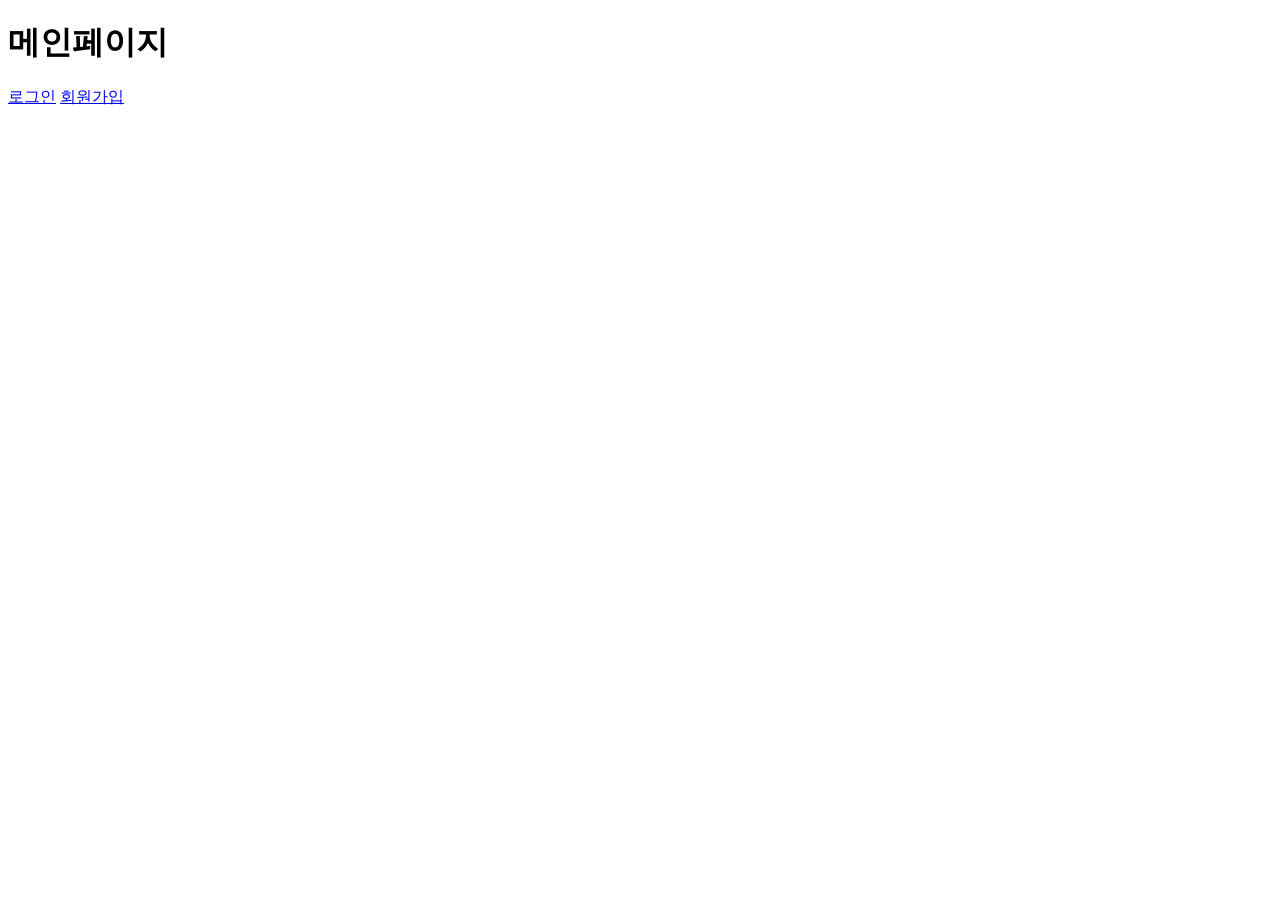
==== SpringCommunity/SpringCommunity/src/main/resources/templates/index.html @ a187ad22 "springboot" ====
<!DOCTYPE html>
<html lang="ko" xmlns:th="http://www.thymeleaf.org">
<head>
    <meta charset="UTF-8">
    <title>메인페이지</title>
</head>
<body>
    <h1>메인페이지</h1>
    <div>
        <a href="/login">로그인</a>
        <a href="/signup">회원가입</a>
    </div>
</body>
</html>
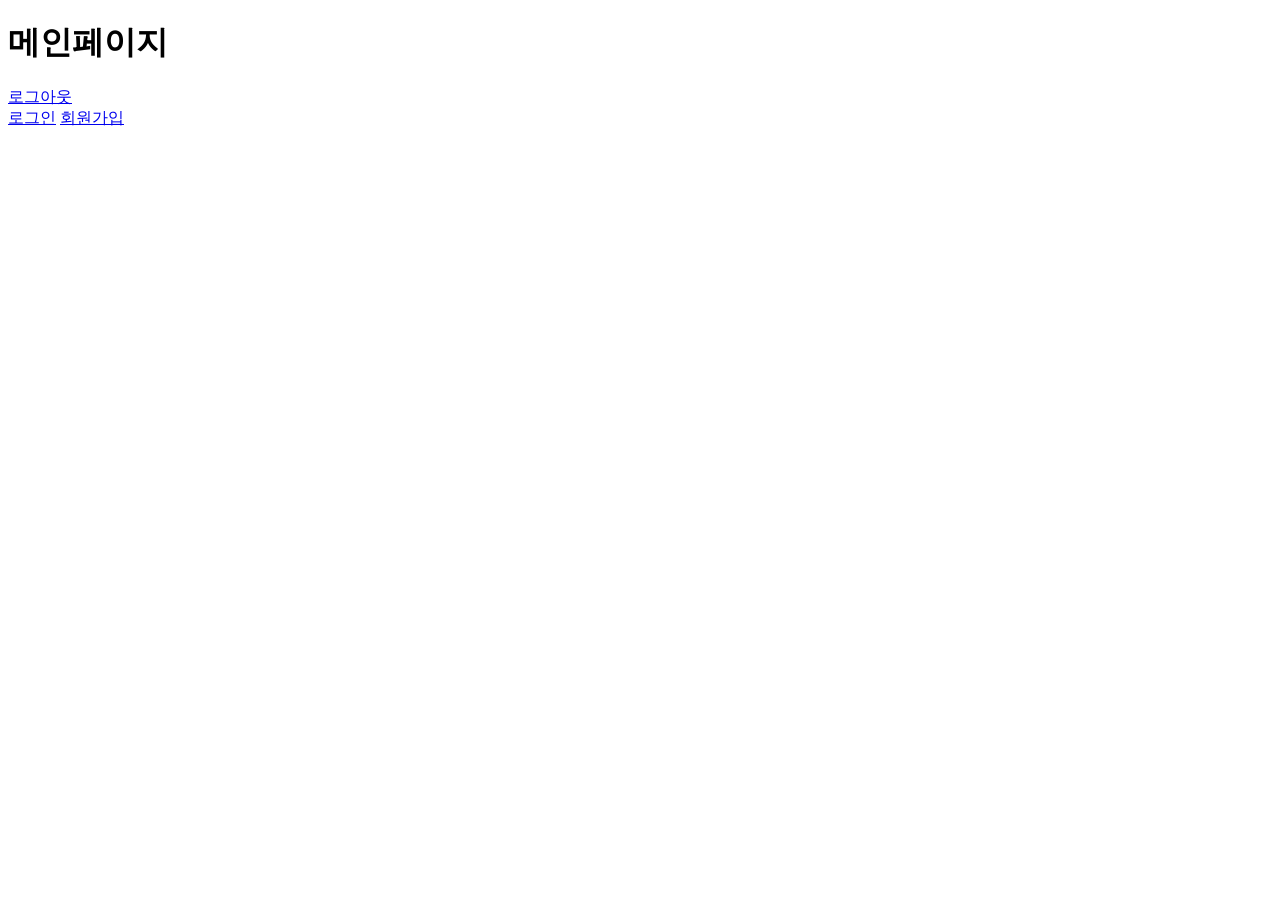
==== commit f3caf452: "springboot" ====
--- a/SpringCommunity/SpringCommunity/src/main/resources/templates/index.html
+++ b/SpringCommunity/SpringCommunity/src/main/resources/templates/index.html
@@ -6,7 +6,15 @@
 </head>
 <body>
     <h1>메인페이지</h1>
-    <div>
+    <!-- 세션에 loginMember 가있으면 로그인 상태로 판단 -->
+    <div th:if="${session.loginMember} != null">
+        <p th:text="${session.loginMember.name} + '님 반갑습니다.'"></p>
+        <a href="/logout">로그아웃</a>
+    </div>
+    <!-- unless = else 와 같은 기능으로
+    thymeleaf 에서는 else 대신
+    unless 라는 표기법을 사용한다. -->
+    <div th:unless="${session.loginMember} != null">
         <a href="/login">로그인</a>
         <a href="/signup">회원가입</a>
     </div>
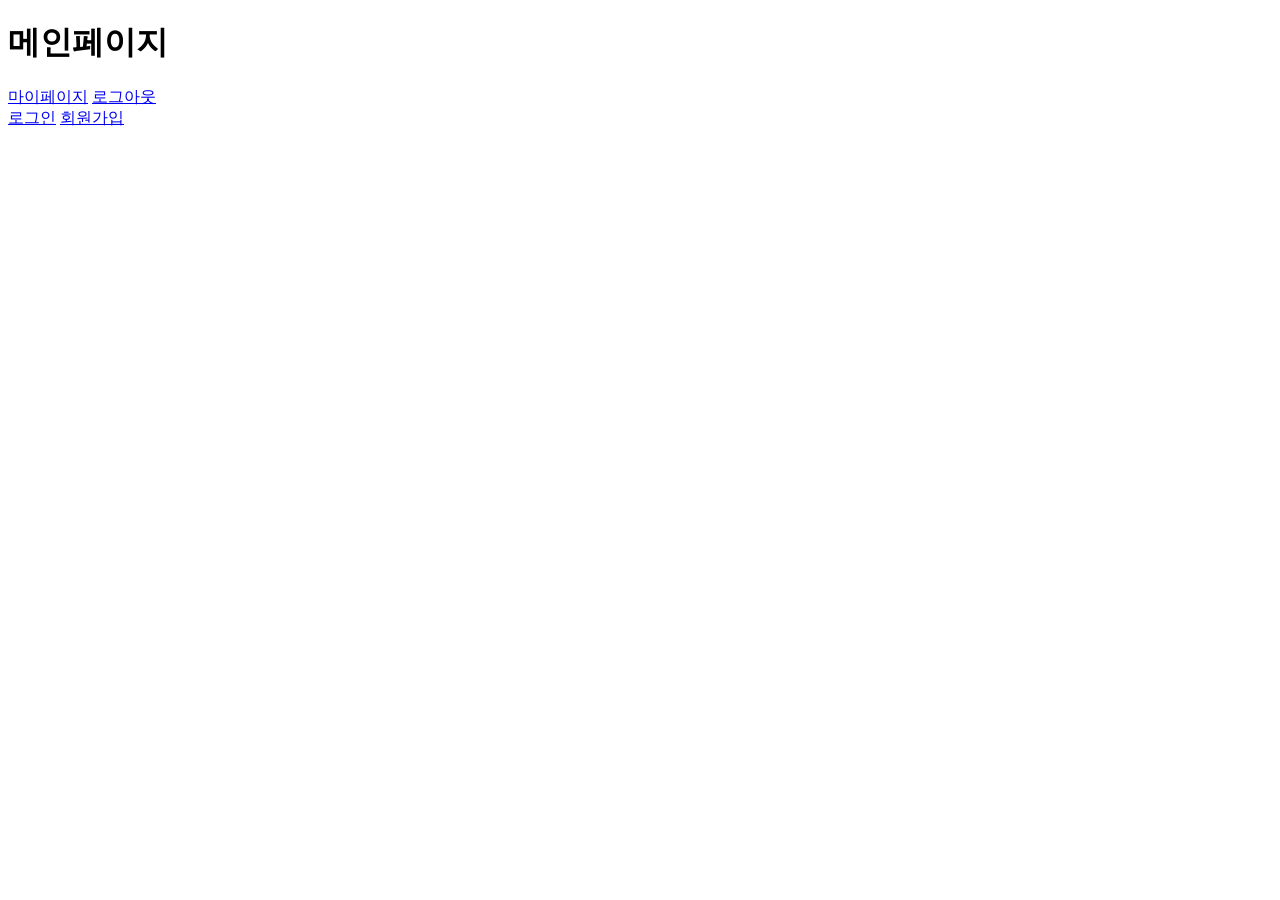
==== commit 89cce223: "이미지 DB 서버 저장 구현" ====
--- a/SpringCommunity/SpringCommunity/src/main/resources/templates/index.html
+++ b/SpringCommunity/SpringCommunity/src/main/resources/templates/index.html
@@ -9,6 +9,7 @@
     <!-- 세션에 loginMember 가있으면 로그인 상태로 판단 -->
     <div th:if="${session.loginMember} != null">
         <p th:text="${session.loginMember.name} + '님 반갑습니다.'"></p>
+        <a href="/mypage">마이페이지</a>
         <a href="/logout">로그아웃</a>
     </div>
     <!-- unless = else 와 같은 기능으로
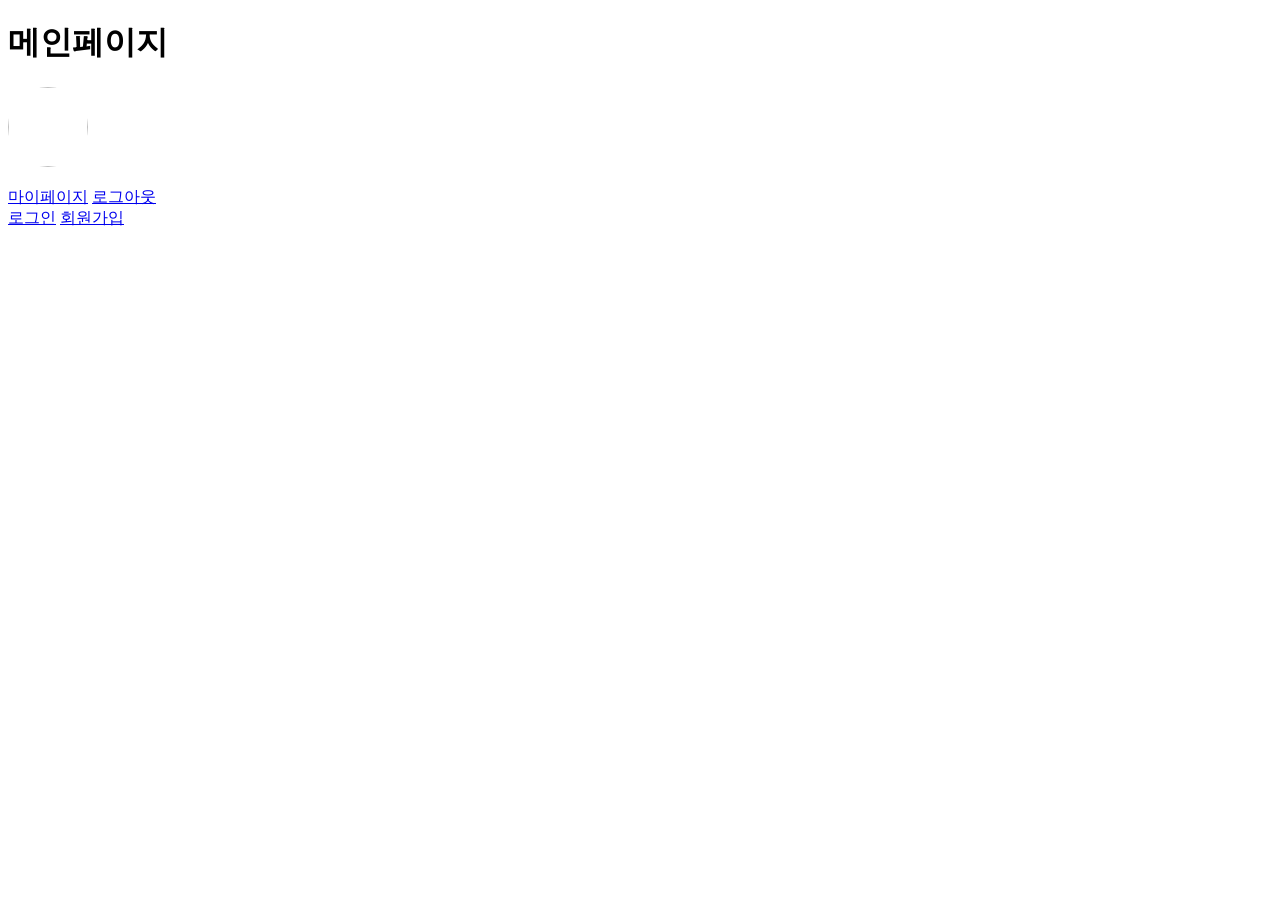
==== commit 6b274517: "이미지 DB 서버 저장 구현" ====
--- a/SpringCommunity/SpringCommunity/src/main/resources/templates/index.html
+++ b/SpringCommunity/SpringCommunity/src/main/resources/templates/index.html
@@ -5,19 +5,24 @@
     <title>메인페이지</title>
 </head>
 <body>
-    <h1>메인페이지</h1>
-    <!-- 세션에 loginMember 가있으면 로그인 상태로 판단 -->
-    <div th:if="${session.loginMember} != null">
-        <p th:text="${session.loginMember.name} + '님 반갑습니다.'"></p>
-        <a href="/mypage">마이페이지</a>
-        <a href="/logout">로그아웃</a>
-    </div>
-    <!-- unless = else 와 같은 기능으로
-    thymeleaf 에서는 else 대신
-    unless 라는 표기법을 사용한다. -->
-    <div th:unless="${session.loginMember} != null">
-        <a href="/login">로그인</a>
-        <a href="/signup">회원가입</a>
-    </div>
+<h1>메인페이지</h1>
+<!-- 세션에 loginMember 가있으면 로그인 상태로 판단 -->
+<div th:if="${session.loginMember} != null">
+    <img th:if="${session.loginMember.profileImage} != null"
+         th:src="@{'/uploads/' + ${session.loginMember.profileImage}}"
+         width="80"
+         height="80"
+         style="border-radius:50%;">
+    <p th:text="${session.loginMember.name} + '님 반갑습니다.'"></p>
+    <a href="/mypage">마이페이지</a>
+    <a href="/logout">로그아웃</a>
+</div>
+<!-- unless = else 와 같은 기능으로
+thymeleaf 에서는 else 대신
+unless 라는 표기법을 사용한다. -->
+<div th:unless="${session.loginMember} != null">
+    <a href="/login">로그인</a>
+    <a href="/signup">회원가입</a>
+</div>
 </body>
 </html>
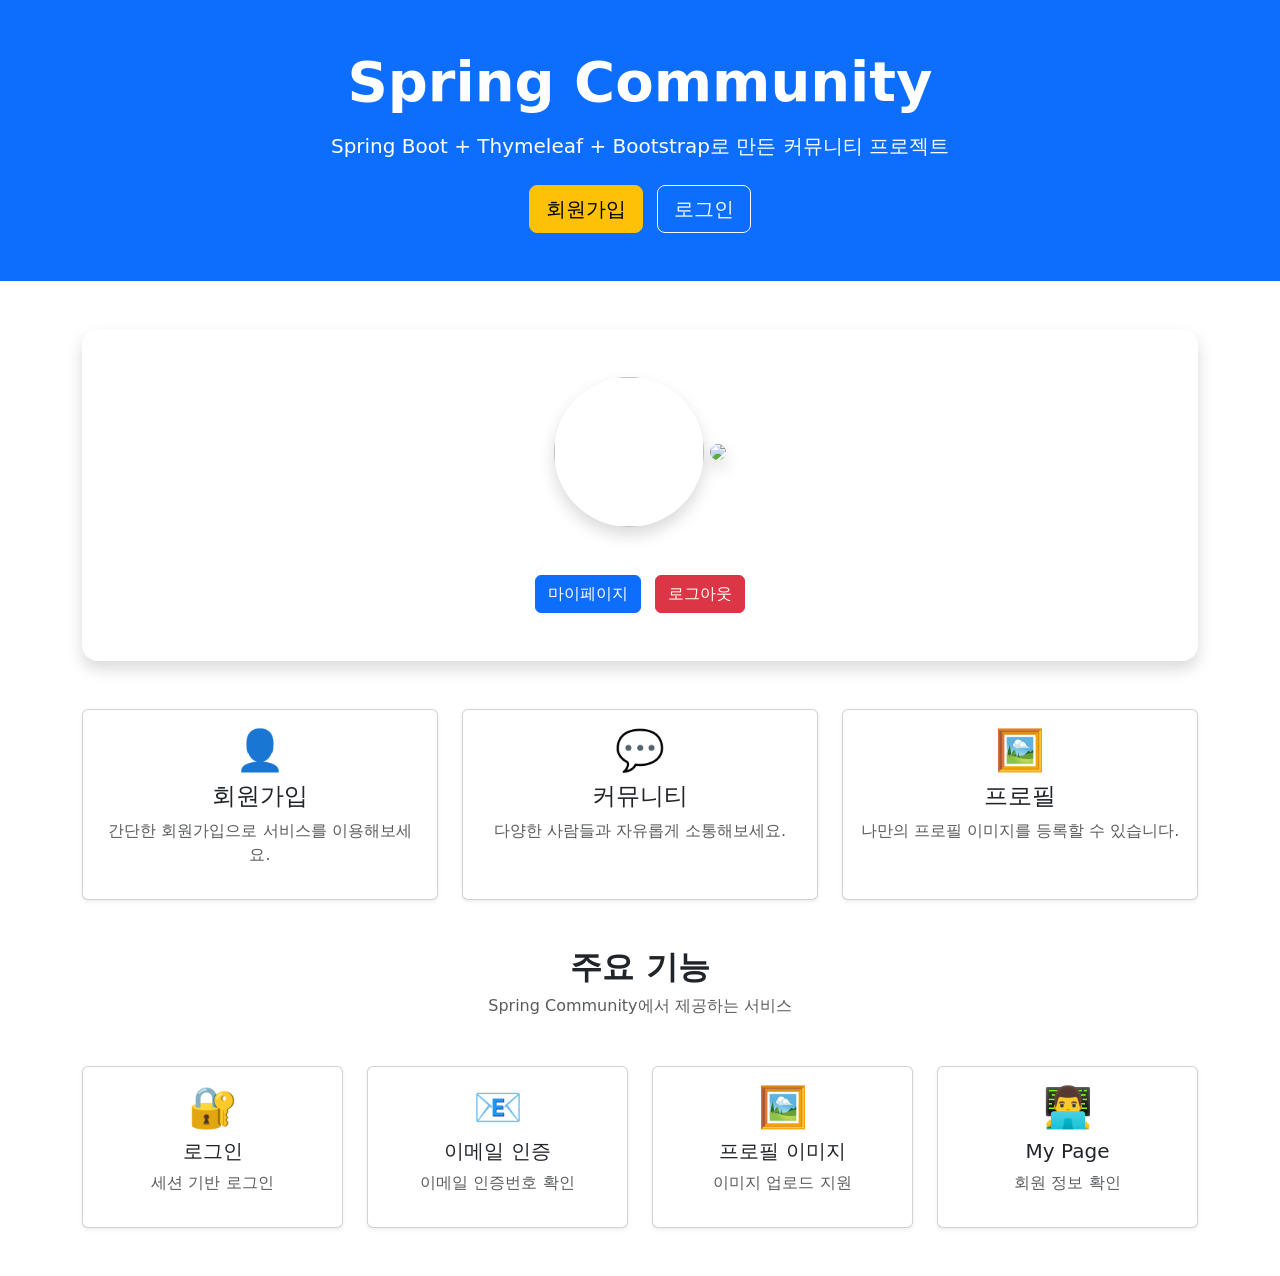
==== commit b06acd6f: "마이페이지 업로드" ====
--- a/SpringCommunity/SpringCommunity/src/main/resources/templates/index.html
+++ b/SpringCommunity/SpringCommunity/src/main/resources/templates/index.html
@@ -2,27 +2,279 @@
 <html lang="ko" xmlns:th="http://www.thymeleaf.org">
 <head>
     <meta charset="UTF-8">
-    <title>메인페이지</title>
+    <meta name="viewport" content="width=device-width, initial-scale=1.0">
+    <title>Spring Community</title>
+
+    <!-- Bootstrap -->
+    <link href="https://cdn.jsdelivr.net/npm/bootstrap@5.3.8/dist/css/bootstrap.min.css"
+          rel="stylesheet">
+
+    <!-- Google Font -->
+    <link rel="preconnect" href="https://fonts.googleapis.com">
+    <link rel="preconnect" href="https://fonts.gstatic.com" crossorigin>
+    <link href="https://fonts.googleapis.com/css2?family=Noto+Sans+KR:wght@300;400;500;700&display=swap"
+          rel="stylesheet">
+
+    <!-- 사용자 CSS -->
+    <link rel="stylesheet" th:href="@{/css/style.css}">
 </head>
+
 <body>
-<h1>메인페이지</h1>
-<!-- 세션에 loginMember 가있으면 로그인 상태로 판단 -->
-<div th:if="${session.loginMember} != null">
-    <img th:if="${session.loginMember.profileImage} != null"
-         th:src="@{'/uploads/' + ${session.loginMember.profileImage}}"
-         width="80"
-         height="80"
-         style="border-radius:50%;">
-    <p th:text="${session.loginMember.name} + '님 반갑습니다.'"></p>
-    <a href="/mypage">마이페이지</a>
-    <a href="/logout">로그아웃</a>
+
+<!-- Header -->
+<div th:replace="~{fragments/header :: header}"></div>
+
+<!-- Hero -->
+<section class="bg-primary text-white py-5">
+
+    <div class="container text-center">
+
+        <h1 class="display-4 fw-bold">
+            Spring Community
+        </h1>
+
+        <p class="lead mt-3">
+            Spring Boot + Thymeleaf + Bootstrap로 만든 커뮤니티 프로젝트
+        </p>
+
+        <div class="mt-4" th:if="${session.loginMember == null}">
+            <a th:href="@{/signup}" class="btn btn-warning btn-lg me-2">
+                회원가입
+            </a>
+
+            <a th:href="@{/login}" class="btn btn-outline-light btn-lg">
+                로그인
+            </a>
+        </div>
+
+    </div>
+
+</section>
+
+<!-- 로그인 사용자 -->
+<div class="container my-5"
+     th:if="${session.loginMember != null}">
+
+    <div class="card shadow border-0 rounded-4">
+
+        <div class="card-body text-center p-5">
+
+            <img
+                    th:if="${session.loginMember.profileImage != null}"
+                    th:src="@{'/uploads/' + ${session.loginMember.profileImage}}"
+                    class="rounded-circle shadow mb-4"
+                    width="150"
+                    height="150"
+                    style="object-fit:cover;">
+
+            <img
+                    th:unless="${session.loginMember.profileImage != null}"
+                    src="https://via.placeholder.com/150"
+                    class="rounded-circle shadow mb-4">
+
+            <h2 class="fw-bold"
+                th:text="${session.loginMember.name + '님 환영합니다!'}">
+            </h2>
+
+            <p class="text-muted"
+               th:text="${session.loginMember.email}">
+            </p>
+
+            <div class="mt-4">
+
+                <a th:href="@{/mypage}"
+                   class="btn btn-primary me-2">
+                    마이페이지
+                </a>
+
+                <a th:href="@{/logout}"
+                   class="btn btn-danger">
+                    로그아웃
+                </a>
+
+            </div>
+
+        </div>
+
+    </div>
+
 </div>
-<!-- unless = else 와 같은 기능으로
-thymeleaf 에서는 else 대신
-unless 라는 표기법을 사용한다. -->
-<div th:unless="${session.loginMember} != null">
-    <a href="/login">로그인</a>
-    <a href="/signup">회원가입</a>
+
+<!-- 비로그인 -->
+<div class="container my-5"
+     th:unless="${session.loginMember != null}">
+
+    <div class="row g-4">
+
+        <div class="col-md-4">
+
+            <div class="card h-100 shadow-sm">
+
+                <div class="card-body text-center">
+
+                    <h1>👤</h1>
+
+                    <h4>회원가입</h4>
+
+                    <p class="text-muted">
+                        간단한 회원가입으로 서비스를 이용해보세요.
+                    </p>
+
+                </div>
+
+            </div>
+
+        </div>
+
+        <div class="col-md-4">
+
+            <div class="card h-100 shadow-sm">
+
+                <div class="card-body text-center">
+
+                    <h1>💬</h1>
+
+                    <h4>커뮤니티</h4>
+
+                    <p class="text-muted">
+                        다양한 사람들과 자유롭게 소통해보세요.
+                    </p>
+
+                </div>
+
+            </div>
+
+        </div>
+
+        <div class="col-md-4">
+
+            <div class="card h-100 shadow-sm">
+
+                <div class="card-body text-center">
+
+                    <h1>🖼</h1>
+
+                    <h4>프로필</h4>
+
+                    <p class="text-muted">
+                        나만의 프로필 이미지를 등록할 수 있습니다.
+                    </p>
+
+                </div>
+
+            </div>
+
+        </div>
+
+    </div>
+
 </div>
+
+<!-- 기능 소개 -->
+<section class="container mb-5">
+
+    <div class="text-center mb-5">
+
+        <h2 class="fw-bold">
+            주요 기능
+        </h2>
+
+        <p class="text-muted">
+            Spring Community에서 제공하는 서비스
+        </p>
+
+    </div>
+
+    <div class="row text-center g-4">
+
+        <div class="col-lg-3">
+
+            <div class="card shadow-sm h-100">
+
+                <div class="card-body">
+
+                    <h1>🔐</h1>
+
+                    <h5>로그인</h5>
+
+                    <p class="text-muted">
+                        세션 기반 로그인
+                    </p>
+
+                </div>
+
+            </div>
+
+        </div>
+
+        <div class="col-lg-3">
+
+            <div class="card shadow-sm h-100">
+
+                <div class="card-body">
+
+                    <h1>📧</h1>
+
+                    <h5>이메일 인증</h5>
+
+                    <p class="text-muted">
+                        이메일 인증번호 확인
+                    </p>
+
+                </div>
+
+            </div>
+
+        </div>
+
+        <div class="col-lg-3">
+
+            <div class="card shadow-sm h-100">
+
+                <div class="card-body">
+
+                    <h1>🖼</h1>
+
+                    <h5>프로필 이미지</h5>
+
+                    <p class="text-muted">
+                        이미지 업로드 지원
+                    </p>
+
+                </div>
+
+            </div>
+
+        </div>
+
+        <div class="col-lg-3">
+
+            <div class="card shadow-sm h-100">
+
+                <div class="card-body">
+
+                    <h1>👨‍💻</h1>
+
+                    <h5>My Page</h5>
+
+                    <p class="text-muted">
+                        회원 정보 확인
+                    </p>
+
+                </div>
+
+            </div>
+
+        </div>
+
+    </div>
+
+</section>
+
+<!-- Footer -->
+<div th:replace="~{fragments/footer :: footer}"></div>
+
+<script src="https://cdn.jsdelivr.net/npm/bootstrap@5.3.8/dist/js/bootstrap.bundle.min.js"></script>
+
 </body>
 </html>
